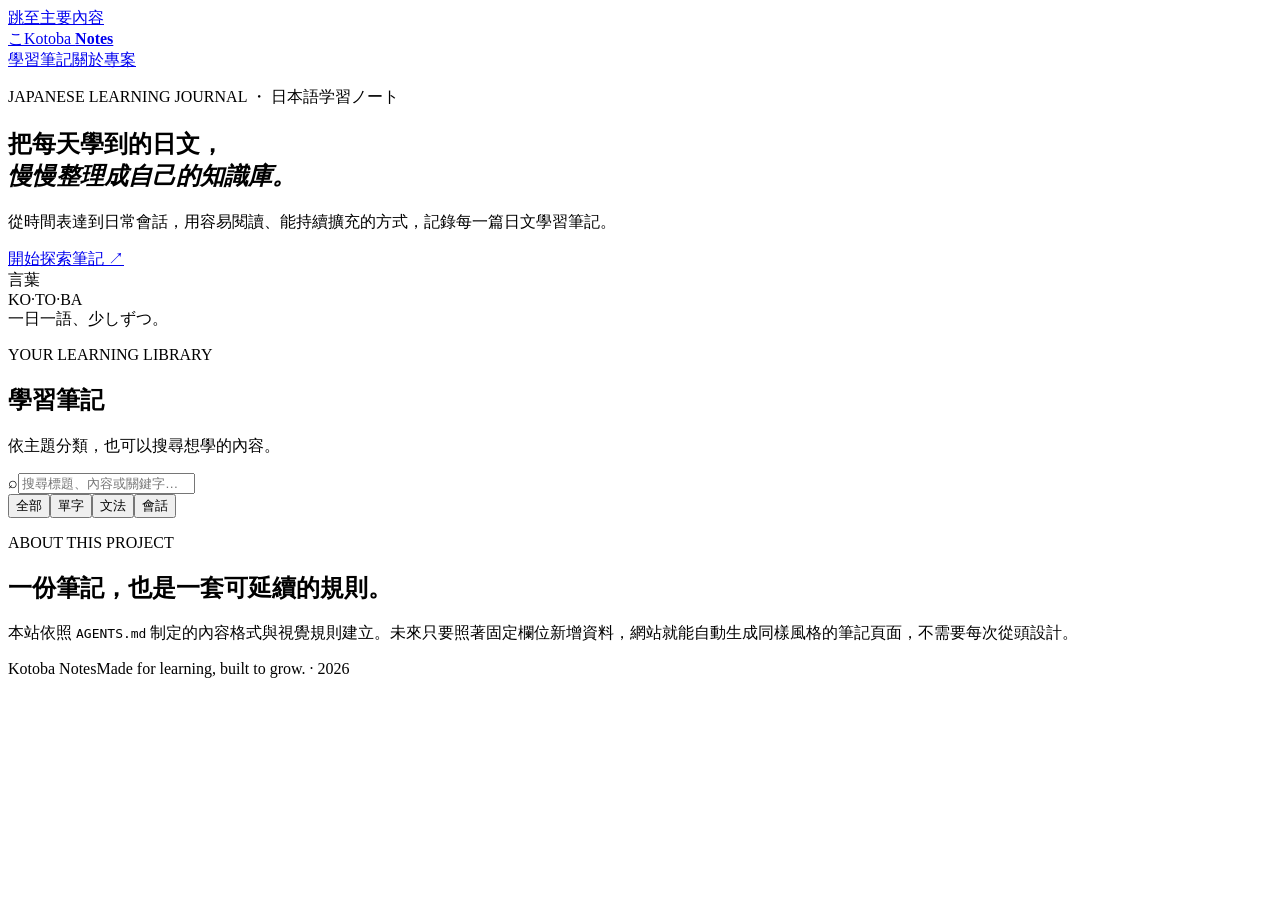
==== index.html @ d8b9ac18 "Add files via upload" ====
<!doctype html>
<html lang="zh-Hant">
<head>
  <meta charset="utf-8">
  <meta name="viewport" content="width=device-width, initial-scale=1">
  <meta name="description" content="Kotoba Notes — 可以持續擴充的日文學習筆記網站，整理單字、文法與會話。">
  <title>Kotoba Notes｜日文學習筆記</title>
  <link rel="stylesheet" href="./assets/css/style.css">
  <script src="./data/lessons.js" defer></script>
  <script src="./assets/js/app.js" defer></script>
</head>
<body>
  <a href="#main" class="skip-link">跳至主要內容</a>
  <header class="topbar">
    <div class="shell nav-content">
      <a class="brand" href="./index.html" aria-label="Kotoba Notes 首頁"><span class="brand-symbol">こ</span><span>Kotoba <strong>Notes</strong></span></a>
      <nav aria-label="主要導覽"><a href="./index.html">學習筆記</a><a href="#about" id="about-link">關於專案</a></nav>
    </div>
  </header>
  <main id="main">
    <section class="hero shell" id="hero">
      <div class="hero-copy"><p class="eyebrow">JAPANESE LEARNING JOURNAL ・ 日本語学習ノート</p><h1>把每天學到的日文，<br><em>慢慢整理成自己的知識庫。</em></h1><p class="hero-description">從時間表達到日常會話，用容易閱讀、能持續擴充的方式，記錄每一篇日文學習筆記。</p><a class="primary-button" href="#notes">開始探索筆記 <span aria-hidden="true">↗</span></a></div>
      <div class="hero-art" aria-hidden="true"><div class="sun"></div><div class="hero-jp">言葉</div><div class="hero-roman">KO·TO·BA</div><div class="art-caption">一日一語、少しずつ。</div><div class="orbit orbit-one"></div><div class="orbit orbit-two"></div></div>
    </section>
    <section class="shell notes-section" id="notes" aria-labelledby="notes-heading">
      <div class="section-heading"><div><p class="eyebrow">YOUR LEARNING LIBRARY</p><h2 id="notes-heading">學習筆記 <span class="count" id="lesson-count"></span></h2></div><p>依主題分類，也可以搜尋想學的內容。</p></div>
      <div class="toolbar"><div class="search-wrap"><span aria-hidden="true">⌕</span><input id="search" type="search" placeholder="搜尋標題、內容或關鍵字…" aria-label="搜尋筆記"></div><div class="filters" role="group" aria-label="筆記分類"><button type="button" class="filter is-active" data-category="all" aria-pressed="true">全部</button><button type="button" class="filter" data-category="vocabulary" aria-pressed="false">單字</button><button type="button" class="filter" data-category="grammar" aria-pressed="false">文法</button><button type="button" class="filter" data-category="conversation" aria-pressed="false">會話</button></div></div>
      <div id="lesson-grid" class="lesson-grid" aria-live="polite"></div><p id="empty-state" class="empty-state" hidden>找不到符合條件的筆記，試試其他關鍵字或分類。</p>
    </section>
    <section class="shell about-section" id="about"><div><p class="eyebrow">ABOUT THIS PROJECT</p><h2>一份筆記，也是一套可延續的規則。</h2></div><p>本站依照 <code>AGENTS.md</code> 制定的內容格式與視覺規則建立。未來只要照著固定欄位新增資料，網站就能自動生成同樣風格的筆記頁面，不需要每次從頭設計。</p></section>
  </main>
  <footer class="site-footer"><div class="shell"><span>Kotoba Notes</span><span>Made for learning, built to grow. · 2026</span></div></footer>
</body>
</html>
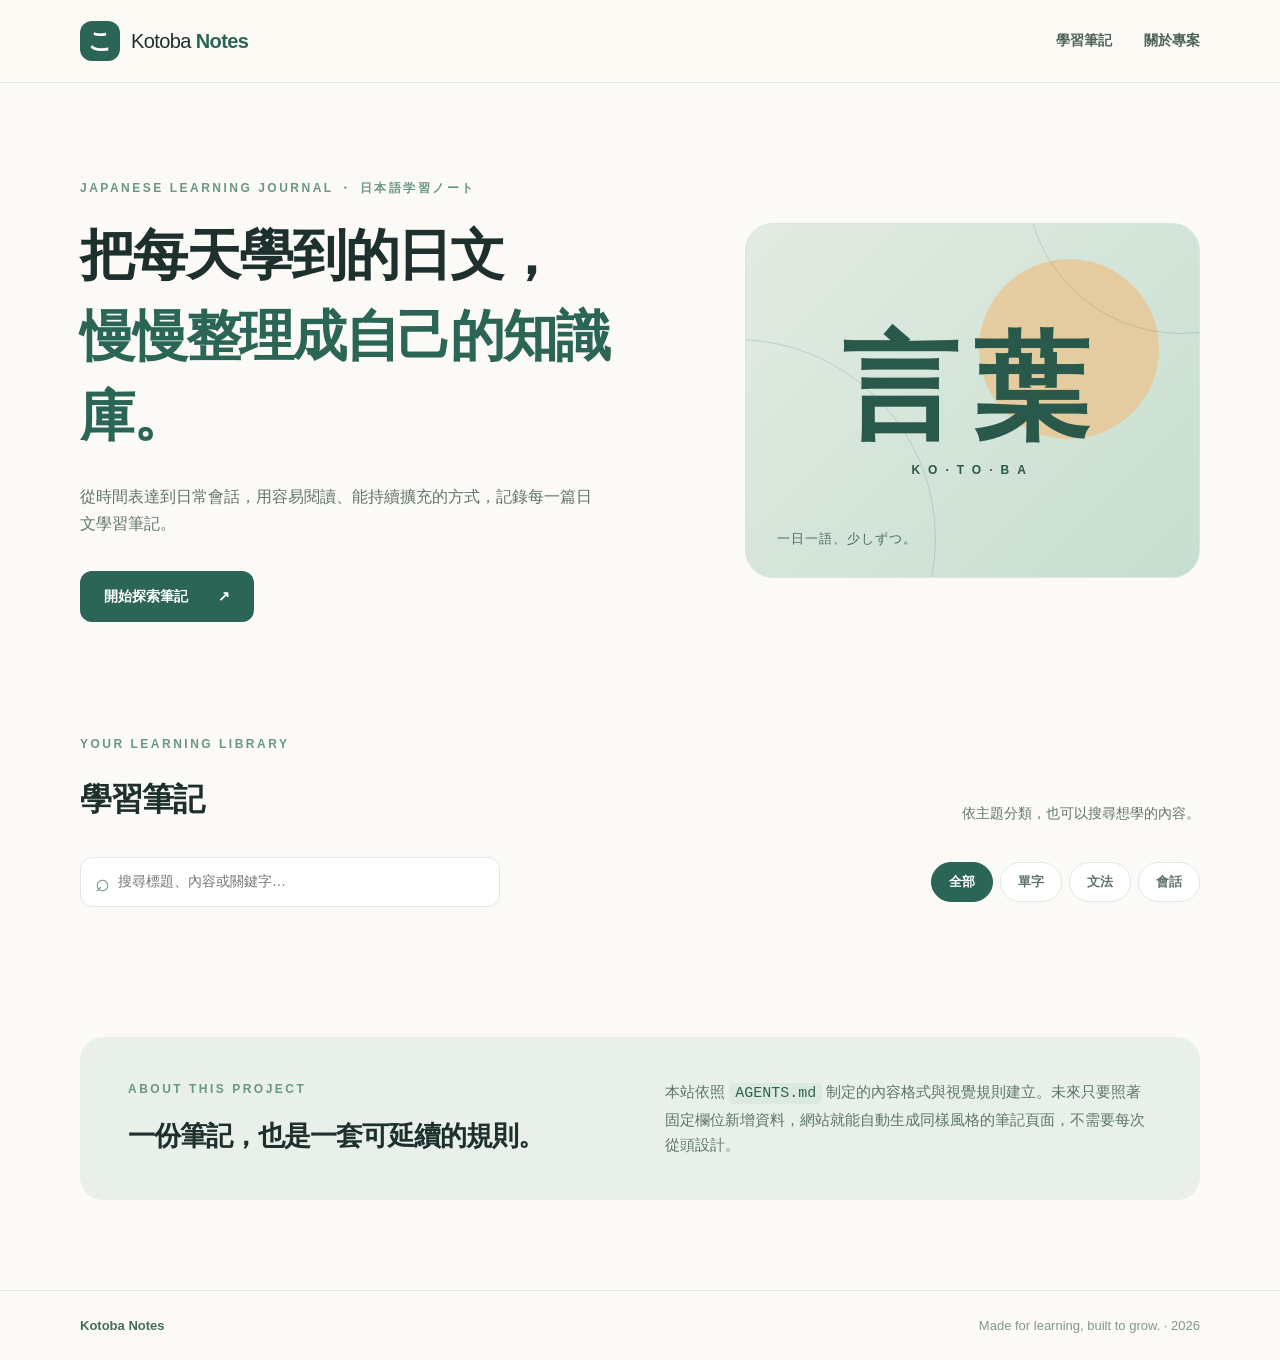
==== commit 57a286b9: "Update index.html" ====
--- a/index.html
+++ b/index.html
@@ -5,7 +5,7 @@
   <meta name="viewport" content="width=device-width, initial-scale=1">
   <meta name="description" content="Kotoba Notes — 可以持續擴充的日文學習筆記網站，整理單字、文法與會話。">
   <title>Kotoba Notes｜日文學習筆記</title>
-  <link rel="stylesheet" href="./assets/css/style.css">
+  <link rel="stylesheet" href="./style.css">
   <script src="./data/lessons.js" defer></script>
   <script src="./assets/js/app.js" defer></script>
 </head>
--- a/style.css
+++ b/style.css
@@ -0,0 +1,2 @@
+:root{--ink:#1d302d;--sub:#60746e;--green:#2b6556;--muted:#eaf0eb;--line:#e0e9e3;--cream:#fbfaf6;--white:#fff;--amber:#ebc58e;--shadow:0 14px 42px rgba(33,62,48,.07)}
+*{box-sizing:border-box}html{scroll-behavior:smooth}body{margin:0;background:var(--cream);color:var(--ink);font-family:Inter,"Noto Sans TC","PingFang TC","Microsoft JhengHei",sans-serif;line-height:1.7}a{color:inherit;text-decoration:none}button,input{font:inherit}button{cursor:pointer}.shell{width:min(1120px,calc(100% - 48px));margin:auto}.skip-link{position:absolute;top:-80px;left:12px;background:#fff;padding:8px;z-index:10}.skip-link:focus{top:12px}.topbar{border-bottom:1px solid var(--line);background:rgba(251,250,246,.95)}.nav-content{display:flex;align-items:center;justify-content:space-between;height:82px;gap:18px}.brand{display:flex;align-items:center;gap:11px;font-size:20px;font-weight:500;letter-spacing:-.6px;white-space:nowrap}.brand strong{color:var(--green)}.brand-symbol{display:grid;place-items:center;width:40px;height:40px;border-radius:12px;background:var(--green);color:#fff;font-family:serif;font-weight:bold;font-size:24px}.nav-content nav{display:flex;gap:32px;font-size:14px;font-weight:650;color:#4d625b}.nav-content nav a:hover,.back-link:hover{color:#2f8c6f}.hero{display:grid;grid-template-columns:1.15fr .85fr;align-items:center;gap:50px;padding-top:95px;padding-bottom:112px}.eyebrow{font-size:12px;letter-spacing:2.5px;font-weight:800;color:#6a9785;margin:0 0 17px}.hero h1{font-size:clamp(34px,4.3vw,55px);line-height:1.46;letter-spacing:-2.1px;margin:0 0 27px;font-weight:800}.hero h1 em{font-style:normal;color:var(--green)}.hero-description{color:var(--sub);font-size:16px;max-width:525px;margin:0 0 33px}.primary-button{display:inline-flex;align-items:center;gap:30px;background:var(--green);padding:14px 24px;border-radius:12px;color:#fff;font-weight:700;font-size:14px;transition:transform .2s,background .2s}.primary-button:hover{background:#194d40;transform:translateY(-2px)}.hero-art{height:355px;position:relative;border-radius:28px;background:linear-gradient(135deg,#e3ebe2,#c6ded0);overflow:hidden;display:flex;flex-direction:column;justify-content:center;align-items:center;border:1px solid #dbe5db}.sun{width:180px;height:180px;border-radius:50%;background:var(--amber);position:absolute;top:35px;right:40px;opacity:.75}.hero-jp{z-index:1;font-size:116px;line-height:1.2;font-weight:700;font-family:"Noto Serif JP","Yu Mincho",serif;letter-spacing:15px;color:#29594a}.hero-roman{z-index:1;letter-spacing:8px;font-size:12px;font-weight:900;color:#29594a}.art-caption{position:absolute;bottom:27px;left:31px;font-size:13px;color:#456b5d;letter-spacing:1px}.orbit{border:1px solid rgba(44,108,85,.19);border-radius:50%;position:absolute;width:400px;height:400px;top:115px;left:-210px}.orbit-two{width:310px;height:310px;top:-200px;left:280px}.notes-section{padding-bottom:105px}.section-heading{display:flex;justify-content:space-between;align-items:end;gap:32px;margin-bottom:31px}.section-heading h2,.about-section h2{font-size:32px;letter-spacing:-1px;margin:0}.section-heading>p{margin:0;color:var(--sub);font-size:14px}.count{font-size:16px;color:#8daca0;vertical-align:middle;margin-left:9px}.toolbar{display:flex;align-items:center;justify-content:space-between;gap:18px;margin-bottom:25px}.search-wrap{display:flex;align-items:center;background:white;border:1px solid var(--line);border-radius:12px;padding:0 14px;min-width:260px;width:420px}.search-wrap:focus-within{outline:2px solid #80ad9a}.search-wrap span{font-size:25px;color:#719183;line-height:1}.search-wrap input{width:100%;padding:12px 8px;outline:0;border:0;background:transparent;font-size:14px;color:var(--ink)}.filters{display:flex;gap:7px;flex-wrap:wrap}.filter{border:1px solid var(--line);background:#fff;padding:8px 17px;border-radius:30px;font-weight:700;font-size:13px;color:var(--sub)}.filter.is-active{background:var(--green);border-color:var(--green);color:#fff}.lesson-grid{display:grid;grid-template-columns:repeat(3,minmax(0,1fr));gap:20px}.lesson-card{background:#fff;border:1px solid var(--line);border-radius:20px;padding:25px;min-height:300px;display:flex;flex-direction:column;transition:transform .2s,box-shadow .2s}.lesson-card:hover{transform:translateY(-5px);box-shadow:var(--shadow)}.card-icon{height:58px;width:58px;display:grid;place-items:center;border-radius:16px;margin-bottom:22px;font-size:26px;font-family:serif;font-weight:800}.icon-grammar{background:#edf0dd;color:#64834c}.icon-vocabulary{background:#f8e9dc;color:#be7955}.icon-conversation{background:#e4e9f7;color:#7183bd}.card-badges{display:flex;gap:8px;align-items:center}.category-label,.level-label{font-size:11px;letter-spacing:1px;font-weight:800;color:var(--green);background:#ecf4ee;padding:2px 9px;border-radius:20px}.level-label{background:#f2f2ee;color:#7a8179}.lesson-card h3{font-size:21px;line-height:1.4;margin:15px 0 8px;letter-spacing:-.5px}.card-summary{color:var(--sub);font-size:13px;margin:0 0 22px}.card-foot{display:flex;align-items:center;justify-content:space-between;margin-top:auto;padding-top:18px;border-top:1px solid var(--line);color:#82948d;font-size:12px}.card-arrow{font-size:19px;color:var(--green)}.empty-state{padding:35px;text-align:center;color:var(--sub);background:white;border:1px dashed var(--line);border-radius:16px}.about-section{background:#e9f0e9;border-radius:23px;margin-bottom:90px;padding:42px 48px;display:grid;grid-template-columns:1fr 1fr;gap:50px}.about-section h2{font-size:27px;line-height:1.5}.about-section p:last-child{color:#5c756c;font-size:15px;margin:0;align-self:center}.about-section code{background:#dbe9df;border-radius:5px;padding:2px 6px;color:#2e6350}.site-footer{border-top:1px solid var(--line);color:#83958e;font-size:13px}.site-footer .shell{display:flex;justify-content:space-between;gap:20px;padding-top:24px;padding-bottom:24px}.site-footer span:first-child{font-weight:800;color:#456c5c}.detail-container{max-width:820px;min-height:75vh;padding-top:53px;padding-bottom:95px}.back-link{display:inline-block;color:var(--green);font-size:14px;font-weight:700;margin-bottom:42px}.detail-header{border-bottom:1px solid var(--line);padding-bottom:40px}.detail-title{font-size:clamp(32px,5vw,48px);line-height:1.35;letter-spacing:-1.5px;margin:23px 0 15px}.detail-summary{color:var(--sub);font-size:17px;margin:0 0 20px}.detail-meta{color:#93a49b;font-size:12px;margin:0}.detail-section{padding-top:42px}.detail-section h2{font-size:25px;margin:0 0 12px}.section-text{color:#576d63;margin:0 0 24px}.examples{border:1px solid var(--line);border-radius:15px;overflow:hidden}.example{display:grid;grid-template-columns:1.15fr 1.15fr 1fr;gap:15px;padding:18px 20px;background:#fff;align-items:center}.example+.example{border-top:1px solid var(--line)}.example-jp{font-size:17px}.example-reading{font-size:13px;color:#6f8a7e}.example-zh{font-size:13px;color:#596e66}.bottom-button{margin-top:50px}@media(max-width:820px){.hero{grid-template-columns:1fr;padding-top:65px;padding-bottom:80px;gap:40px}.hero-art{height:280px}.lesson-grid{grid-template-columns:repeat(2,minmax(0,1fr))}.toolbar{flex-direction:column;align-items:stretch}.search-wrap{width:100%}.about-section{grid-template-columns:1fr;gap:20px}.section-heading{align-items:start;flex-direction:column;gap:8px}}@media(max-width:560px){.shell{width:min(100% - 32px,1120px)}.nav-content{height:70px}.brand{font-size:17px}.nav-content nav{gap:13px;font-size:12px}.hero h1{letter-spacing:-1.2px}.hero-art{height:235px}.hero-jp{font-size:80px}.hero-roman{letter-spacing:4px}.sun{width:140px;height:140px}.lesson-grid{grid-template-columns:1fr}.lesson-card{min-height:260px}.section-heading h2{font-size:27px}.about-section{padding:28px 24px}.site-footer .shell{flex-direction:column;gap:5px}.example{grid-template-columns:1fr;gap:3px}.detail-container{padding-top:35px}.detail-section{padding-top:33px}}
